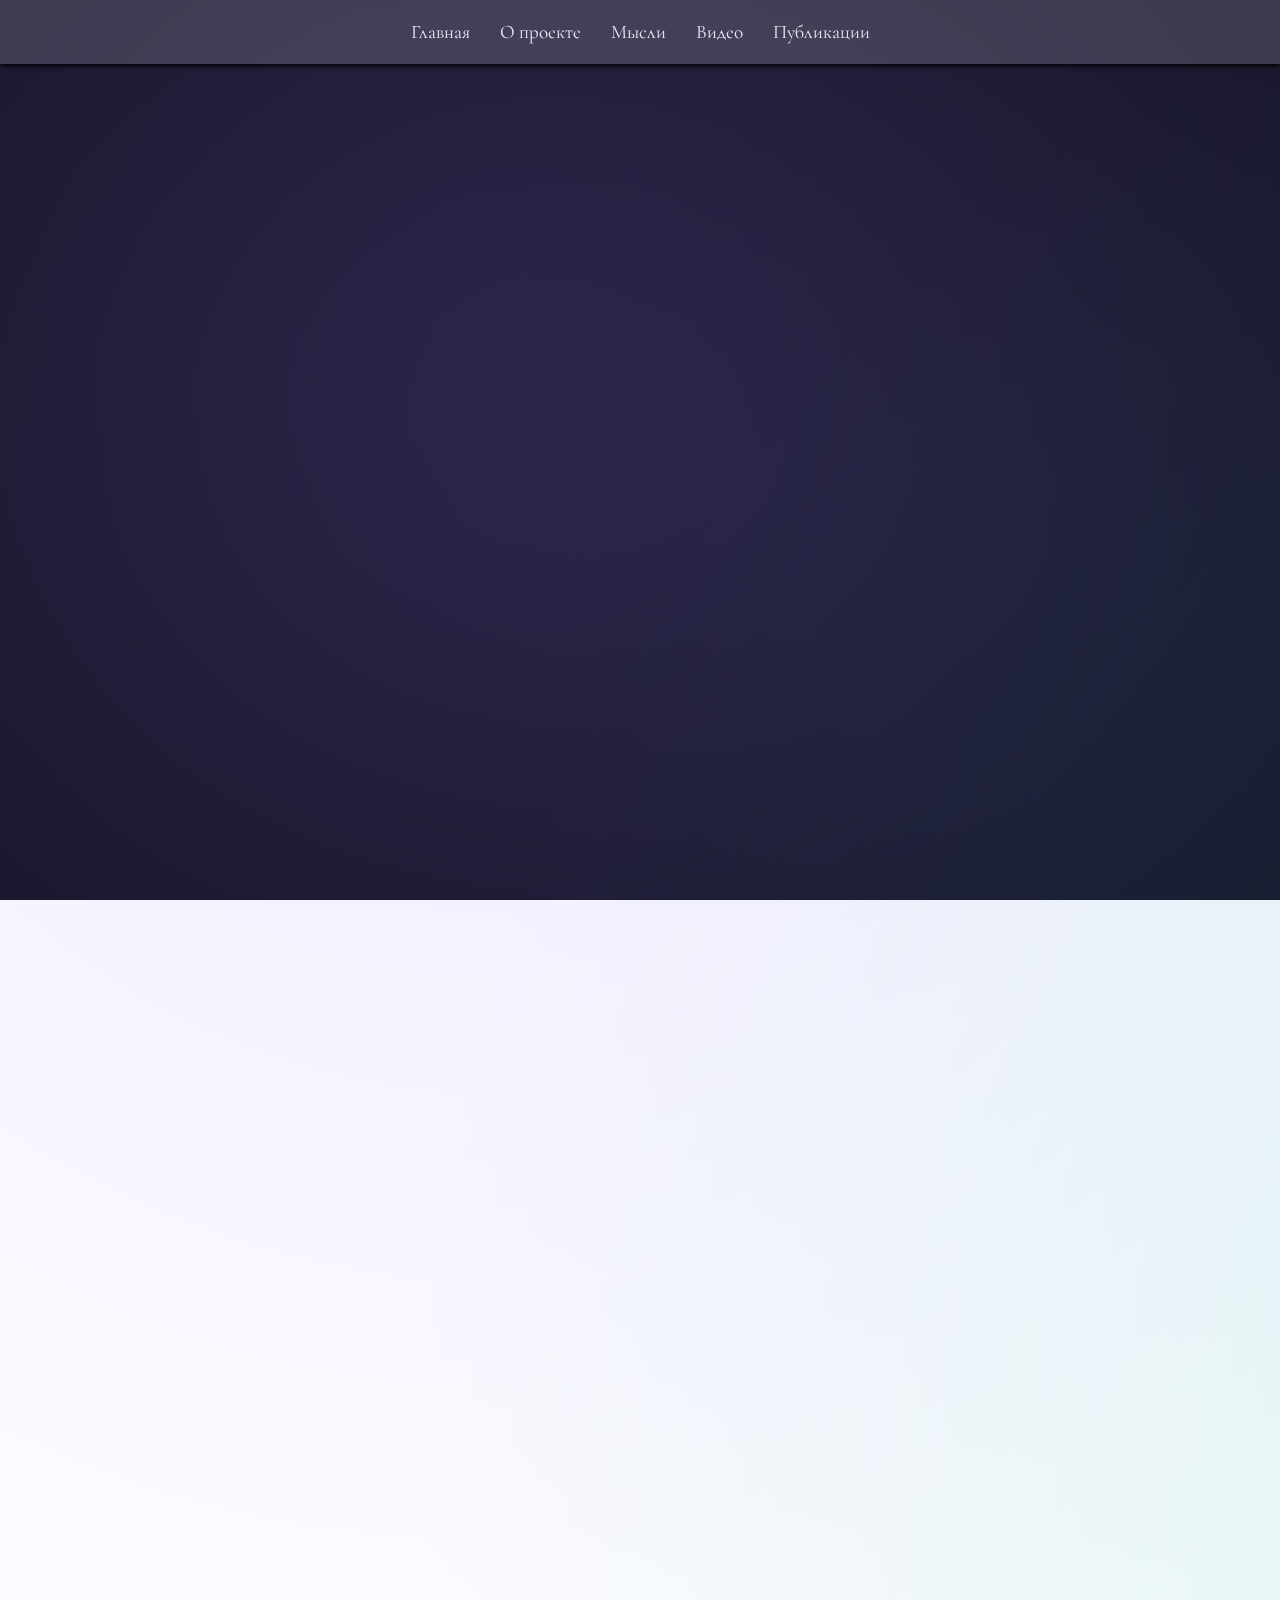
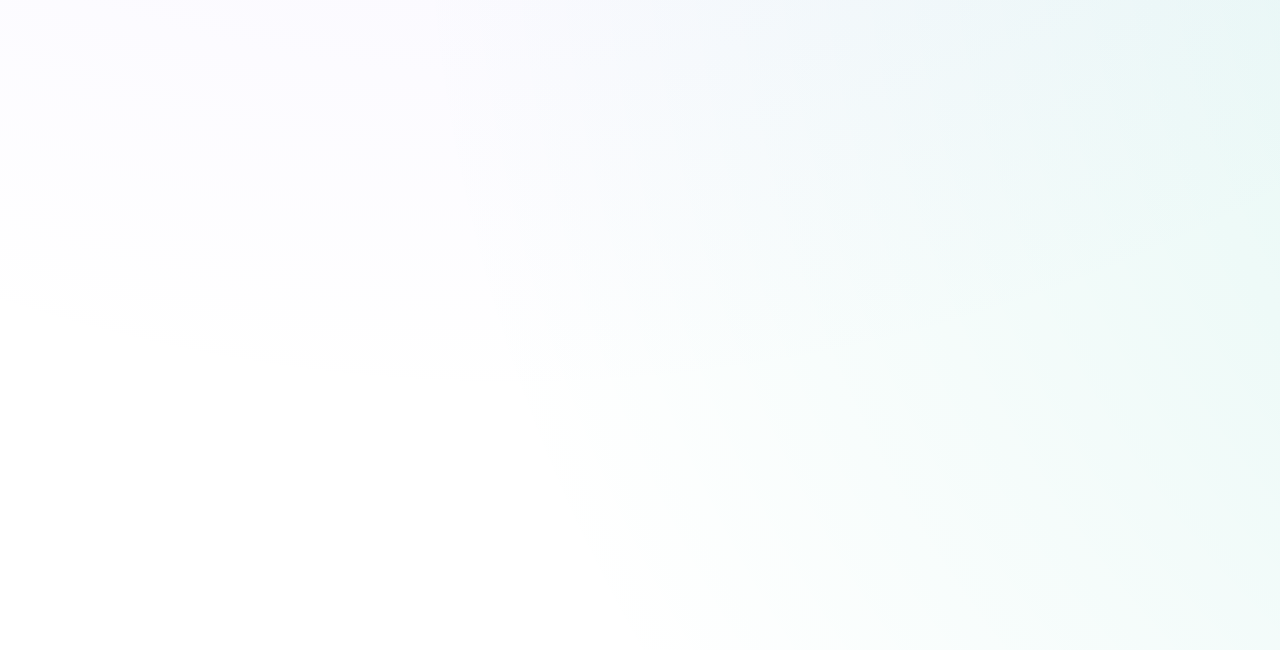
==== about.html @ d06aeea8 "Update about.html" ====
<!DOCTYPE html>
<html lang="ru">
<head>
  <meta charset="UTF-8">
  <title>О проекте — Граница сознания</title>
  <meta name="viewport" content="width=device-width, initial-scale=1.0">
  <link href="https://fonts.googleapis.com/css2?family=Cormorant+Garamond:wght@400;600&family=Inter:wght@300;400;600&display=swap" rel="stylesheet">
  <link rel="stylesheet" href="base.css" />
  <link rel="stylesheet" href="typography.css" />
</head>
<body>
  <header>
    <a href="index.html">Главная</a>
    <a href="about.html">О проекте</a>
    <a href="thoughts.html">Мысли</a>
    <a href="video.html">Видео</a>
    <a href="posts.html">Публикации</a>
  </header>
  <div class="overlay">
    <h2>Тут я расскажу что хочу сделать...но пока что...</h2>
      <p>в процессе...</p>
    </div>
</body>
</html>
---- base.css ----
* {
  margin: 0;
  padding: 0;
  box-sizing: border-box;
}

body {
  margin: 0;
  padding: 0;
  background: radial-gradient(ellipse at center, #1a1a2e 0%, #0f0f1c 100%);
  min-height: 100vh;
  background-attachment: fixed;
  background-size: cover;
  overflow-x: hidden;
  position: relative;
  background-position: center;
  background-repeat: no-repeat;
  font-family: 'Cormorant Garamond', serif;
  color: #e0e0e0;
  display: flex;
  justify-content: center;
  align-items: center;
  flex-direction: column;
  text-align: center;
}

body::before {
  content: "";
  position: absolute;
  top: -50%;
  left: -50%;
  width: 300%;
  height: 300%;
  background:
    radial-gradient(circle at 30% 30%, rgba(150, 120, 255, 0.15), transparent 50%),
    radial-gradient(circle at 70% 70%, rgba(0, 180, 150, 0.15), transparent 50%);
  animation: moveBackground 30s linear infinite;
  z-index: -1;
}

@keyframes moveBackground {
  0% { transform: translate(0, 0); }
  50% { transform: translate(5%, 5%) scale(1.05); }
  100% { transform: translate(0, 0); }
}

a, .btn {
  color: #ad8cff;
  text-decoration: none;
  transition: 0.3s;
}

a:hover, .btn:hover {
  color: #0f0f1c;
  background-color: #ad8cff;
  padding: 0.4rem 1rem;
  border-radius: 20px;
}

header {
  background: rgba(255, 255, 255, 0.15);
  backdrop-filter: blur(5px);
  position: fixed;
  top: 0;
  width: 100%;
  padding: 20px;
  display: flex;
  justify-content: center;
  gap: 30px;
  z-index: 10;
  box-shadow: 0 2px 5px rgba(0,0,0,1);
}

header a {
  color: #e5e5f1;
  text-decoration: none;
  font-size: 1.2em;
  transition: color 0.3s;
}

header a:hover {
  color: #00796b;
}

.overlay {
  box-shadow: 0 0 20px rgba(173, 140, 255, 0.2), 0 0 50px rgba(173, 140, 255, 0.05);
  background: rgba(255, 255, 255, 0.15);
  backdrop-filter: blur(5px);
  padding: 60px 40px;
  border-radius: 12px;
  box-shadow: 0 4px 30px rgba(0, 0, 0, 0.05);
  margin-top: 100px;
  opacity: 0;
  transform: translateY(20px);
  animation: fadeInUp 1.5s ease-out forwards;

  @keyframes fadeInUp {
  to {
    opacity: 1;
    transform: translateY(0);
  }
}
---- typography.css ----
h1 {
  font-family: 'Cormorant Garamond', serif;
  font-size: 3rem;
  font-weight: 600;
  margin-bottom: 1rem;
  color: #ad8cff;
}

h2 {
  font-family: 'Cormorant Garamond', serif;
  font-size: 2rem;
  margin-bottom: 0.75rem;
  color: #e0e0e0;
}

p {
  font-family: 'Inter', sans-serif;
  font-size: 1.2rem;
  line-height: 1.7;
  color: #cfcfcf;
  max-width: 700px;
  margin-bottom: 1.5rem;
  margin-left: auto;
  margin-right: auto;
  text-align: center;
}

.subtitle {
  font-size: 1.1rem;
  color: #aaa;
  font-family: 'Inter', sans-serif;
  margin-bottom: 1.5rem;
}

section {
  padding: 60px 20px;
  max-width: 900px;
  margin: 0 auto;
  text-align: center;
}

ul, ol {
  font-family: 'Inter', sans-serif;
  font-size: 1rem;
  color: #ccc;
  line-height: 1.6;
  text-align: left;
  max-width: 700px;
  margin: 0 auto 2rem;
  padding-left: 1.5rem;
}
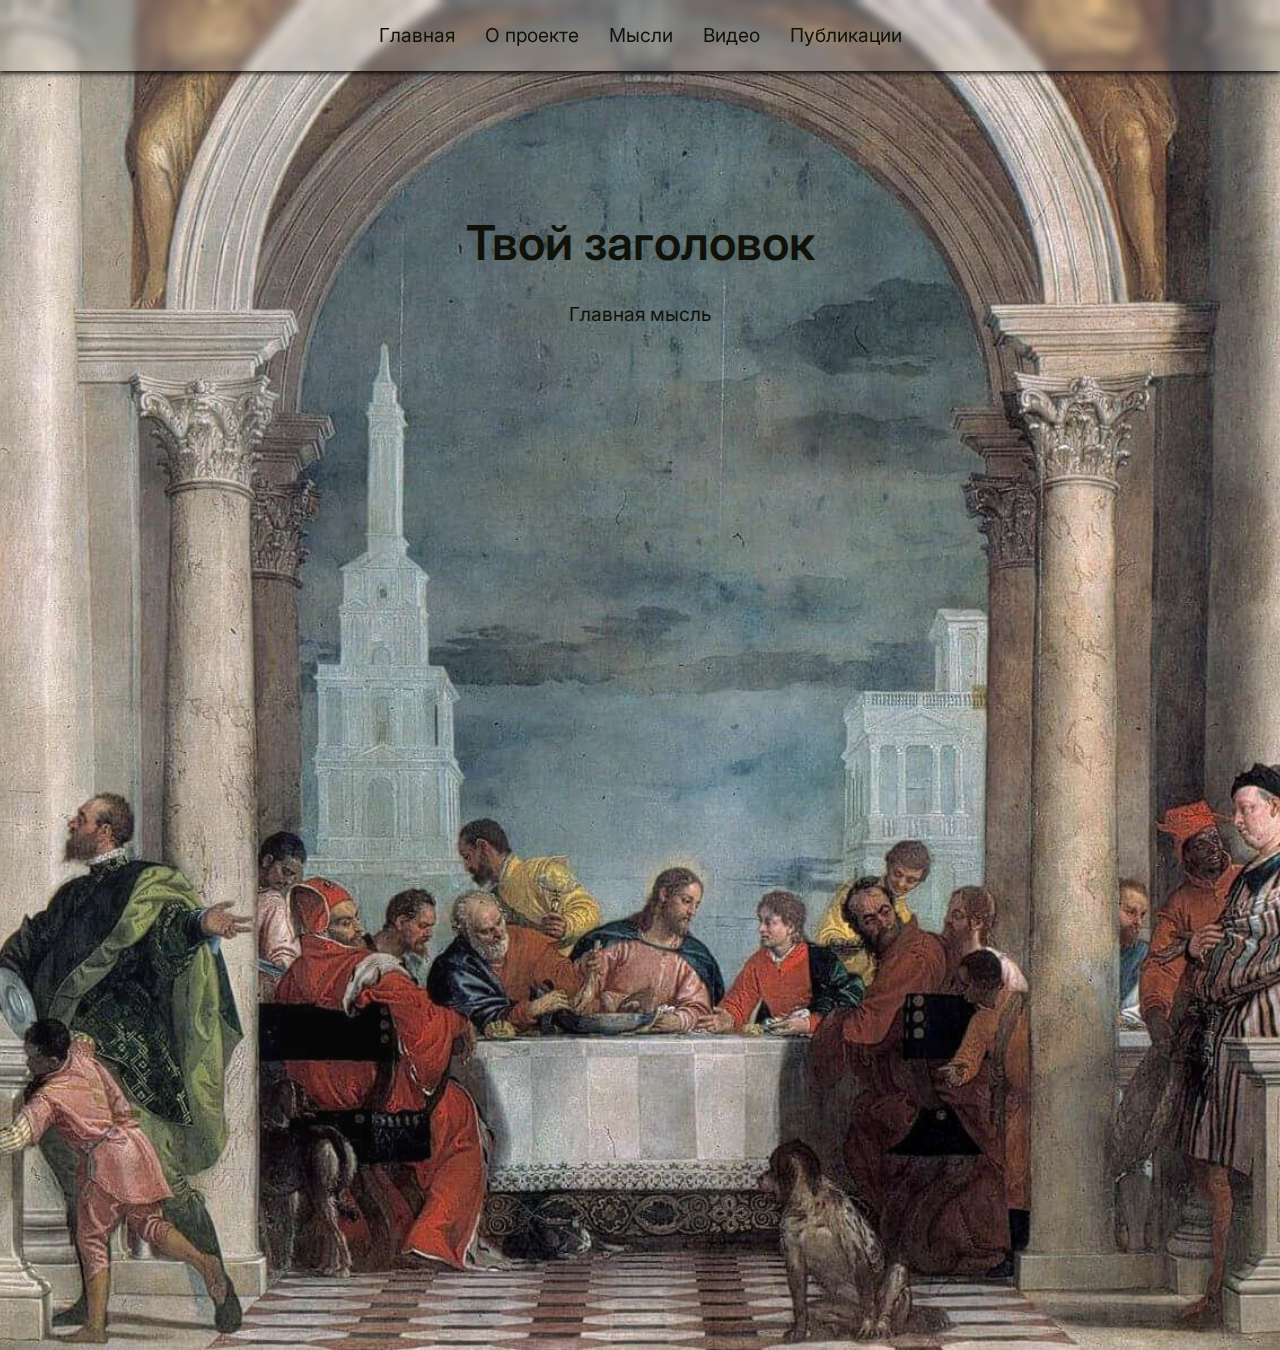
==== commit e3da6976: "Update about.html" ====
--- a/about.html
+++ b/about.html
@@ -7,8 +7,22 @@
   <link href="https://fonts.googleapis.com/css2?family=Cormorant+Garamond:wght@400;600&family=Inter:wght@300;400;600&display=swap" rel="stylesheet">
   <link rel="stylesheet" href="base.css" />
   <link rel="stylesheet" href="typography.css" />
+  <script type="text/javascript" >
+   (function(m,e,t,r,i,k,a){m[i]=m[i]||function(){(m[i].a=m[i].a||[]).push(arguments)};
+   m[i].l=1*new Date();
+   for (var j = 0; j < document.scripts.length; j++) {if (document.scripts[j].src === r) { return; }}
+   k=e.createElement(t),a=e.getElementsByTagName(t)[0],k.async=1,k.src=r,a.parentNode.insertBefore(k,a)})
+   (window, document, "script", "https://mc.yandex.ru/metrika/tag.js", "ym");
+   ym(101053389, "init", {
+        clickmap:true,
+        trackLinks:true,
+        accurateTrackBounce:true,
+        webvisor:true
+   });
+</script>
+<noscript><div><img src="https://mc.yandex.ru/watch/101053389" style="position:absolute; left:-9999px;" alt="" /></div></noscript>
 </head>
-<body>
+<body class="about">
   <header>
     <a href="index.html">Главная</a>
     <a href="about.html">О проекте</a>
@@ -16,6 +30,10 @@
     <a href="video.html">Видео</a>
     <a href="posts.html">Публикации</a>
   </header>
+  <section class="arched">
+  <h1>Твой заголовок</h1>
+  <p>Главная мысль</p>
+</section>
   <div class="overlay">
     <h2>Тут я расскажу что хочу сделать...но пока что...</h2>
       <p>в процессе...</p>
--- a/base.css
+++ b/base.css
@@ -7,7 +7,7 @@
 body {
   margin: 0;
   padding: 0;
-  background: radial-gradient(ellipse at center, #1a1a2e 0%, #0f0f1c 100%);
+  background-color: #f8f8f8;
   min-height: 100vh;
   background-attachment: fixed;
   background-size: cover;
@@ -15,8 +15,9 @@
   position: relative;
   background-position: center;
   background-repeat: no-repeat;
-  font-family: 'Cormorant Garamond', serif;
-  color: #e0e0e0;
+  font-family: 'Inter', sans-serif;
+  line-height: 1.6;
+  color: #333333;
   display: flex;
   justify-content: center;
   align-items: center;
@@ -24,17 +25,31 @@
   text-align: center;
 }
 
+body.index {
+}
+
+body.about {
+}
+
+body.thoughts {
+}
+
+body.video {
+}
+
+body.posts {
+}
+
 body::before {
   content: "";
   position: absolute;
   top: -50%;
   left: -50%;
-  width: 300%;
-  height: 300%;
-  background:
-    radial-gradient(circle at 30% 30%, rgba(150, 120, 255, 0.15), transparent 50%),
-    radial-gradient(circle at 70% 70%, rgba(0, 180, 150, 0.15), transparent 50%);
-  animation: moveBackground 30s linear infinite;
+  width: 200%;
+  height: 200%;
+  background: radial-gradient(circle at 30% 30%, rgba(220, 211, 196, 0.1), transparent 60%),
+    url('paolo.png') center no-repeat;
+  background-size: cover;
   z-index: -1;
 }
 
@@ -72,7 +87,7 @@
 }
 
 header a {
-  color: #e5e5f1;
+  color: #101209;
   text-decoration: none;
   font-size: 1.2em;
   transition: color 0.3s;
@@ -83,18 +98,18 @@
 }
 
 .overlay {
-  box-shadow: 0 0 20px rgba(173, 140, 255, 0.2), 0 0 50px rgba(173, 140, 255, 0.05);
   background: rgba(255, 255, 255, 0.15);
   backdrop-filter: blur(5px);
   padding: 60px 40px;
   border-radius: 12px;
-  box-shadow: 0 4px 30px rgba(0, 0, 0, 0.05);
+  box-shadow: 0 0 20px rgba(173, 140, 255, 0.2), 0 0 50px rgba(173, 140, 255, 0.05);
   margin-top: 100px;
   opacity: 0;
   transform: translateY(20px);
   animation: fadeInUp 1.5s ease-out forwards;
+}
 
-  @keyframes fadeInUp {
+@keyframes fadeInUp {
   to {
     opacity: 1;
     transform: translateY(0);
--- a/typography.css
+++ b/typography.css
@@ -1,23 +1,23 @@
 h1 {
-  font-family: 'Cormorant Garamond', serif;
+  font-family: 'Inter', sans-serif;
   font-size: 3rem;
   font-weight: 600;
   margin-bottom: 1rem;
-  color: #ad8cff;
+  color: #101209;
 }
 
 h2 {
-  font-family: 'Cormorant Garamond', serif;
+  font-family: 'Inter', sans-serif;
   font-size: 2rem;
   margin-bottom: 0.75rem;
-  color: #e0e0e0;
+  color: #101209;
 }
 
 p {
   font-family: 'Inter', sans-serif;
   font-size: 1.2rem;
   line-height: 1.7;
-  color: #cfcfcf;
+  color: #101209;
   max-width: 700px;
   margin-bottom: 1.5rem;
   margin-left: auto;
@@ -27,7 +27,7 @@
 
 .subtitle {
   font-size: 1.1rem;
-  color: #aaa;
+  color: #101209;
   font-family: 'Inter', sans-serif;
   margin-bottom: 1.5rem;
 }
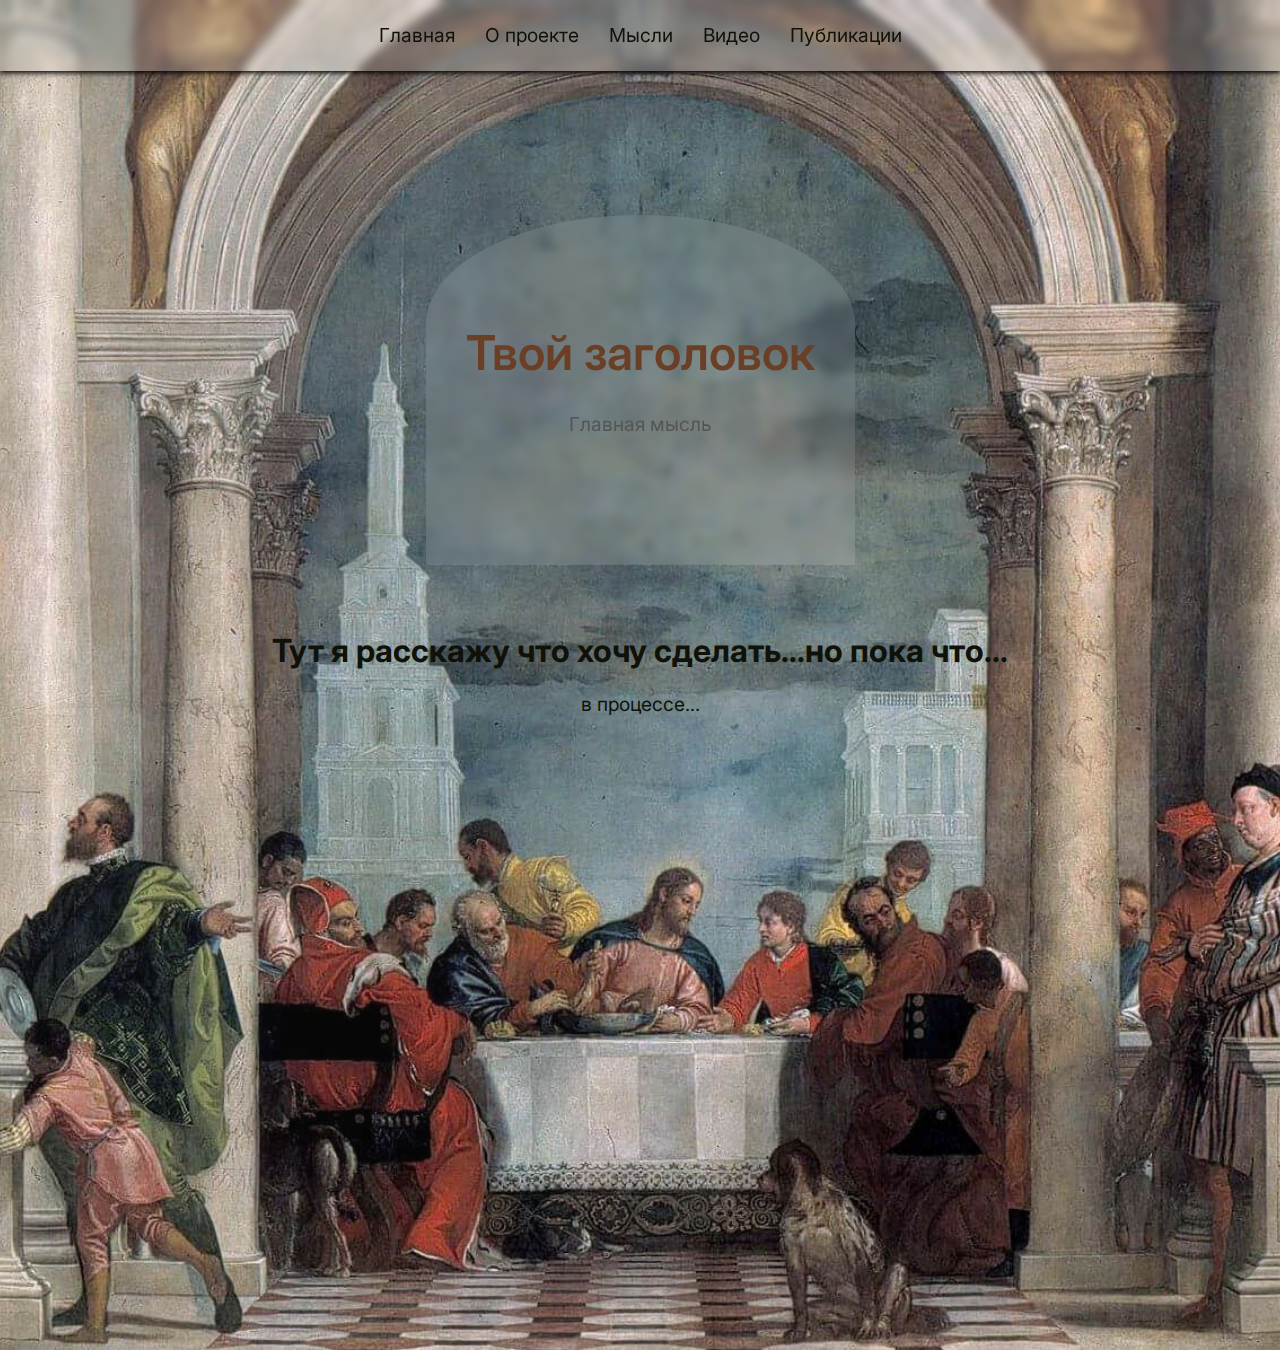
==== commit f1aa6a6f: "Update about.html" ====
--- a/about.html
+++ b/about.html
@@ -34,9 +34,7 @@
   <h1>Твой заголовок</h1>
   <p>Главная мысль</p>
 </section>
-  <div class="overlay">
-    <h2>Тут я расскажу что хочу сделать...но пока что...</h2>
-      <p>в процессе...</p>
-    </div>
+  <h2>Тут я расскажу что хочу сделать...но пока что...</h2>
+  <p class="text-simple">в процессе...</p>
 </body>
 </html>
--- a/base.css
+++ b/base.css
@@ -115,3 +115,24 @@
     transform: translateY(0);
   }
 }
+.arched {
+  background-color: rgba(255, 255, 255, 0.1);
+  border-top-left-radius: 80% 50%;
+  border-top-right-radius: 80% 50%;
+  padding: 100px 40px;
+  text-align: center;
+  margin: 60px 0;
+  box-shadow: 0 5px 20px rgba(0, 0, 0, 0.05);
+  font-family: 'Inter', sans-serif;
+  backdrop-filter: blur(4px);
+}
+
+.arched h1 {
+  font-size: 3rem;
+  color: #6b3f26;
+}
+
+.arched p {
+  font-size: 1.2rem;
+  color: #555;
+}
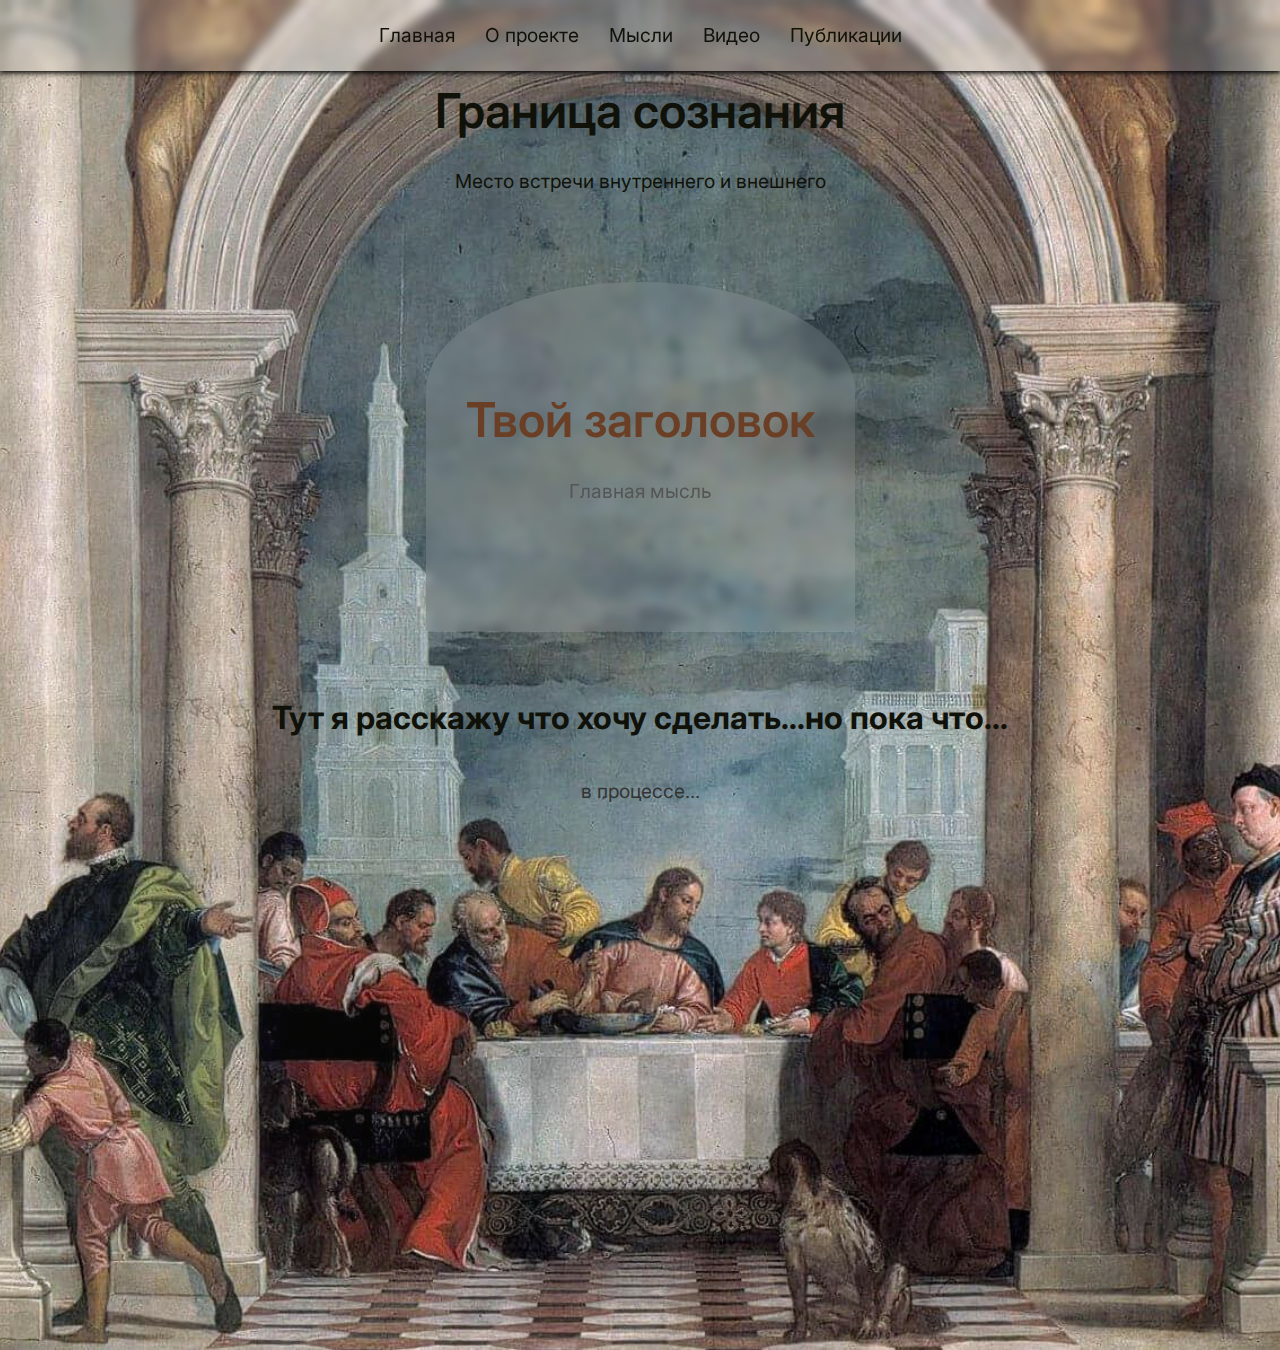
==== commit a63f502c: "Update about.html" ====
--- a/about.html
+++ b/about.html
@@ -30,6 +30,12 @@
     <a href="video.html">Видео</a>
     <a href="posts.html">Публикации</a>
   </header>
+  <div class="fullscreen-hero">
+  <div class="hero-text">
+    <h1>Граница сознания</h1>
+    <p>Место встречи внутреннего и внешнего</p>
+  </div>
+</div>
   <section class="arched">
   <h1>Твой заголовок</h1>
   <p>Главная мысль</p>
--- a/base.css
+++ b/base.css
@@ -96,7 +96,6 @@
 header a:hover {
   color: #00796b;
 }
-
 .overlay {
   background: rgba(255, 255, 255, 0.15);
   backdrop-filter: blur(5px);
@@ -136,3 +135,12 @@
   font-size: 1.2rem;
   color: #555;
 }
+
+.text-simple {
+   font-family: 'Inter', sans-serif;
+  font-size: 1.2rem;
+  color: #333;
+  margin: 20px auto;
+  max-width: 800px;
+  text-align: center;
+}
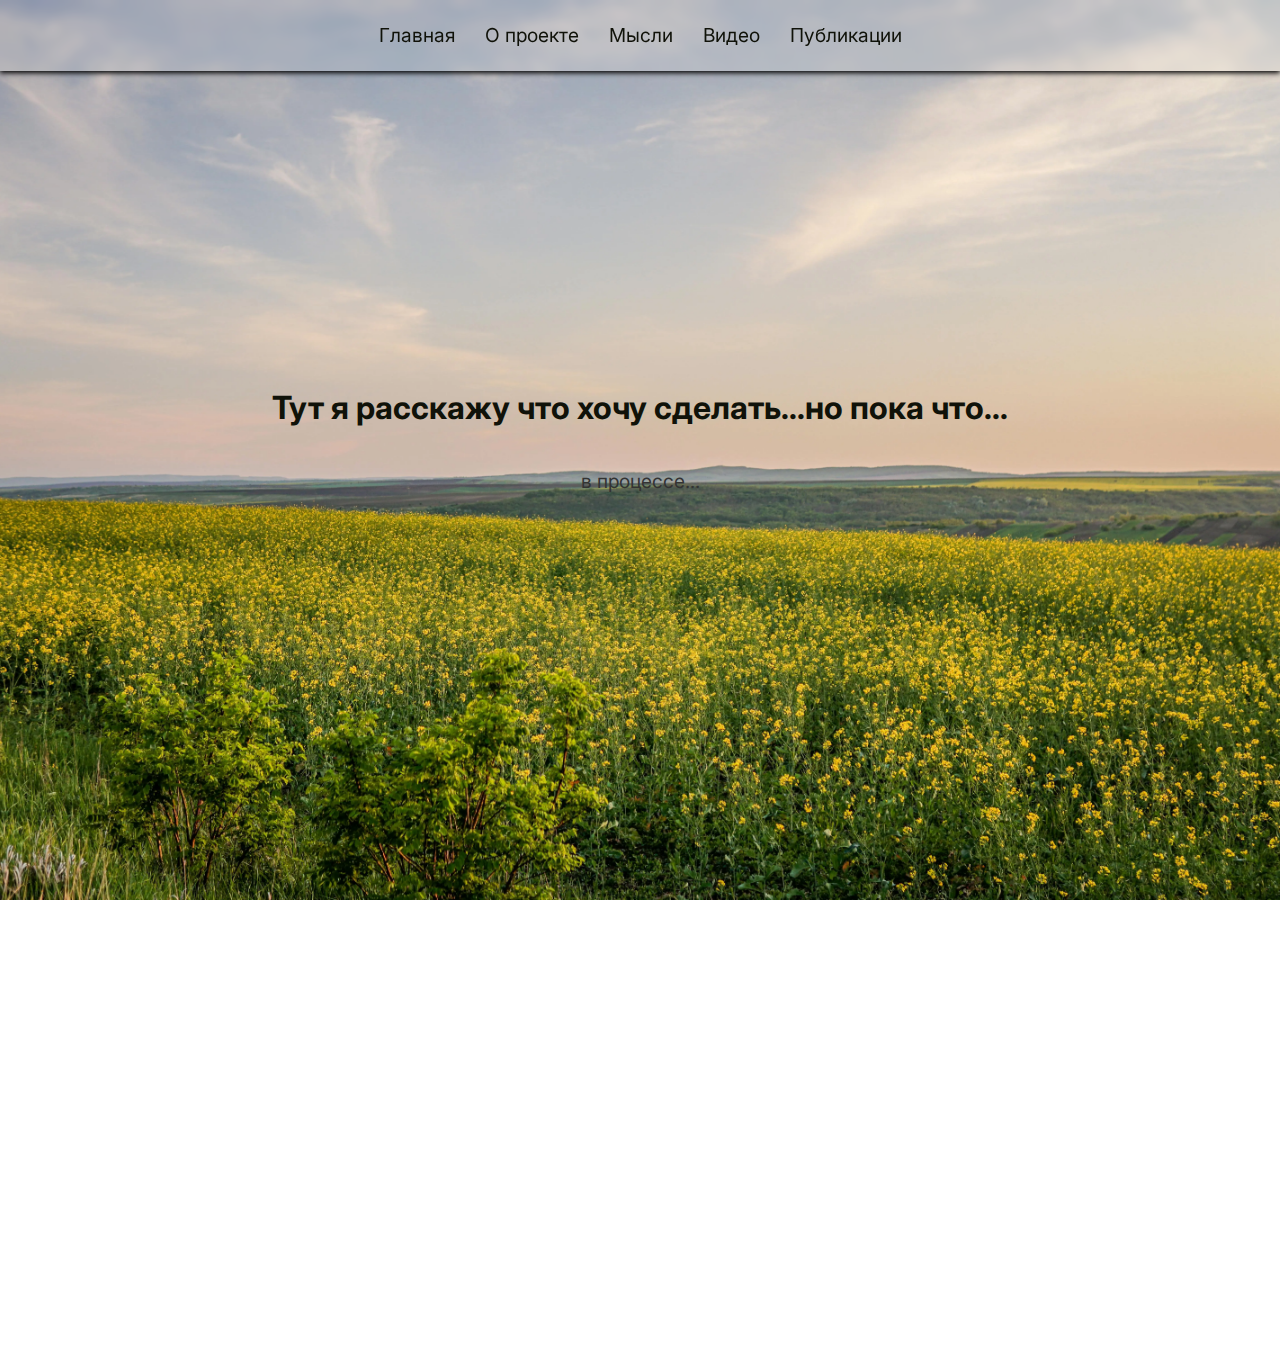
==== commit 83da53cd: "Update about.html" ====
--- a/about.html
+++ b/about.html
@@ -30,16 +30,6 @@
     <a href="video.html">Видео</a>
     <a href="posts.html">Публикации</a>
   </header>
-  <div class="fullscreen-hero">
-  <div class="hero-text">
-    <h1>Граница сознания</h1>
-    <p>Место встречи внутреннего и внешнего</p>
-  </div>
-</div>
-  <section class="arched">
-  <h1>Твой заголовок</h1>
-  <p>Главная мысль</p>
-</section>
   <h2>Тут я расскажу что хочу сделать...но пока что...</h2>
   <p class="text-simple">в процессе...</p>
 </body>
--- a/base.css
+++ b/base.css
@@ -7,7 +7,7 @@
 body {
   margin: 0;
   padding: 0;
-  background-color: #f8f8f8;
+  background: url('image.webp');
   min-height: 100vh;
   background-attachment: fixed;
   background-size: cover;
@@ -48,7 +48,6 @@
   width: 200%;
   height: 200%;
   background: radial-gradient(circle at 30% 30%, rgba(220, 211, 196, 0.1), transparent 60%),
-    url('paolo.png') center no-repeat;
   background-size: cover;
   z-index: -1;
 }
@@ -60,13 +59,13 @@
 }
 
 a, .btn {
-  color: #ad8cff;
+  color: #d2f5ee;
   text-decoration: none;
   transition: 0.3s;
 }
 
 a:hover, .btn:hover {
-  color: #0f0f1c;
+  color: #d2f5ee;
   background-color: #ad8cff;
   padding: 0.4rem 1rem;
   border-radius: 20px;
@@ -95,17 +94,6 @@
 
 header a:hover {
   color: #00796b;
-}
-.overlay {
-  background: rgba(255, 255, 255, 0.15);
-  backdrop-filter: blur(5px);
-  padding: 60px 40px;
-  border-radius: 12px;
-  box-shadow: 0 0 20px rgba(173, 140, 255, 0.2), 0 0 50px rgba(173, 140, 255, 0.05);
-  margin-top: 100px;
-  opacity: 0;
-  transform: translateY(20px);
-  animation: fadeInUp 1.5s ease-out forwards;
 }
 
 @keyframes fadeInUp {
